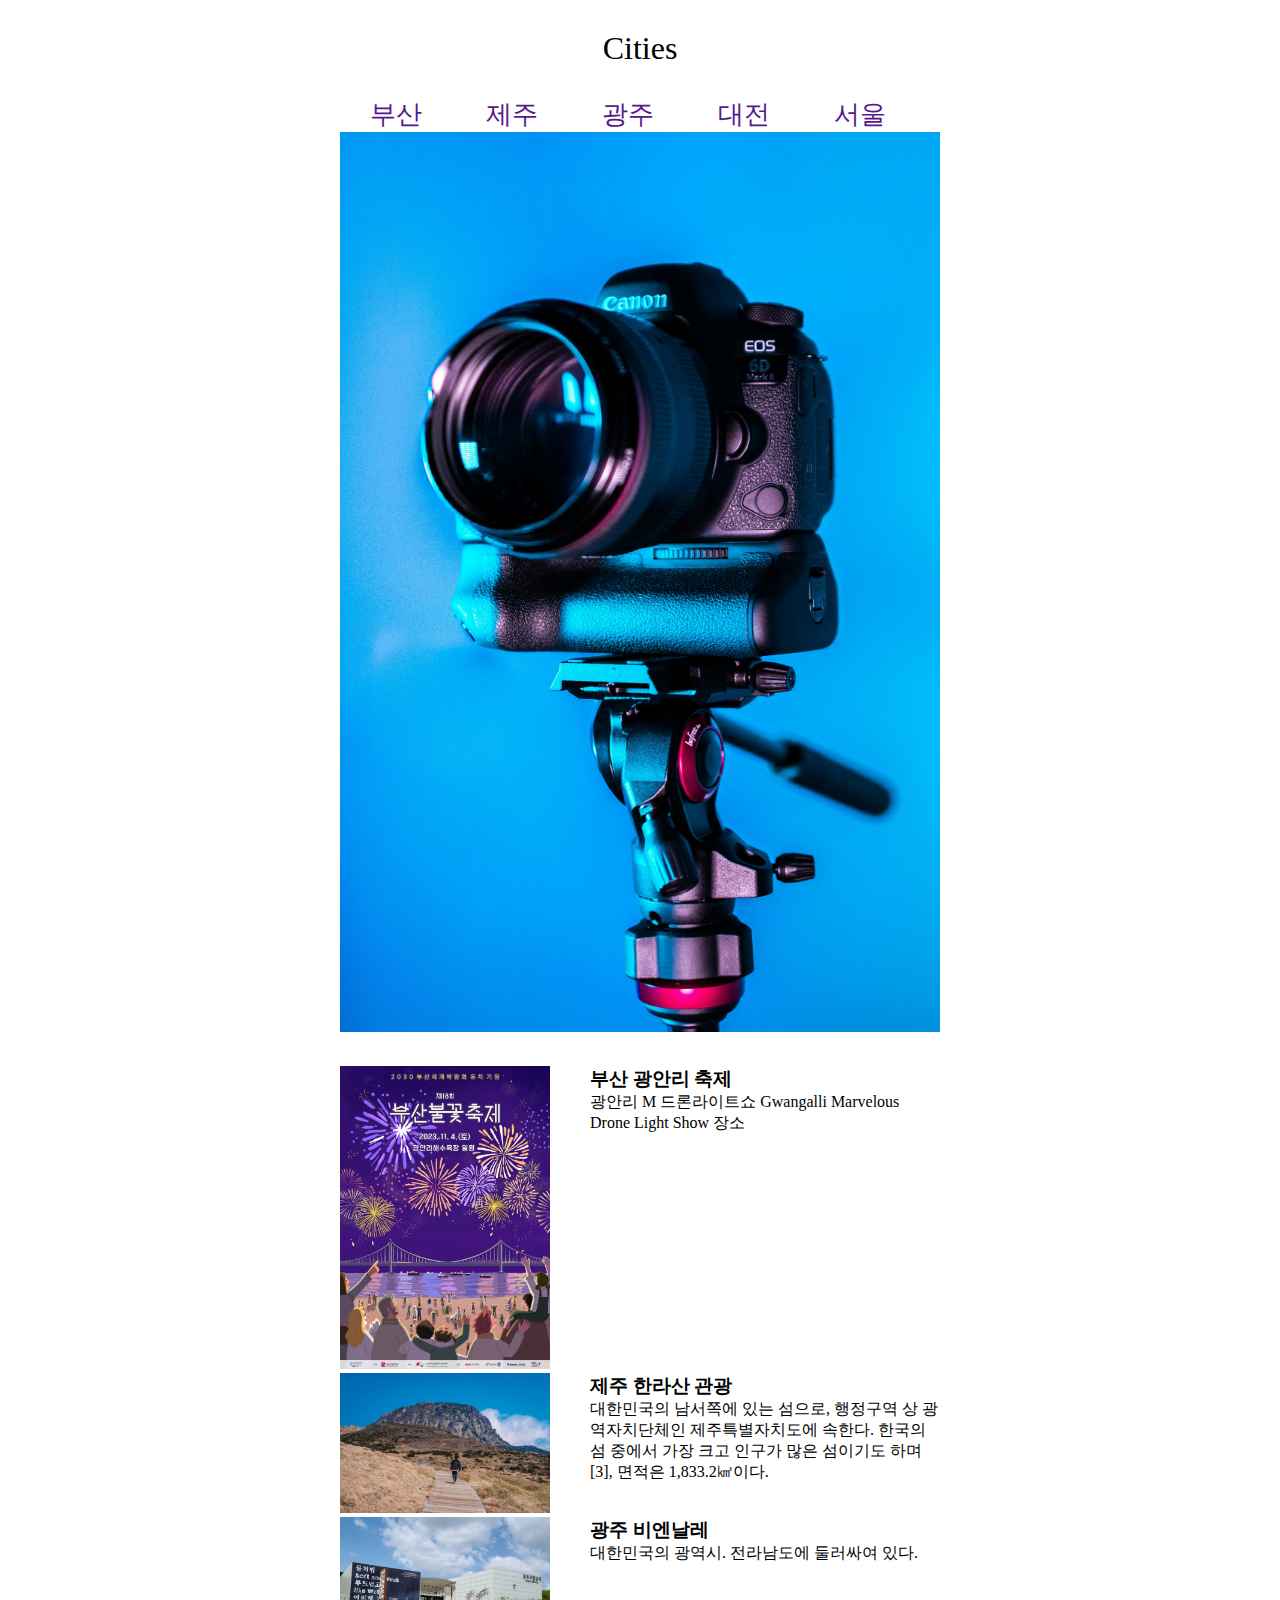
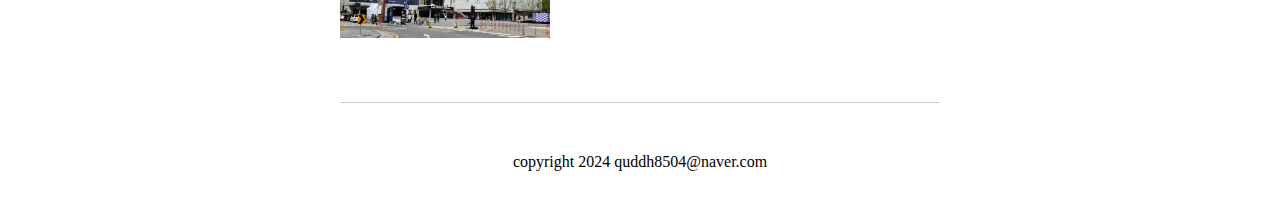
==== city/index.html @ 593936ad "init" ====
<!DOCTYPE html>
<html lang="ko">
<head>
    <meta charset="UTF-8">
    <meta name="viewport" content="width=device-width, initial-scale=1.0">
    <title>도시들</title>
<link rel="stylesheet" href="./css/main.css">
</head>
<body>
    <div class="container">
        <h1 class="title">Cities</h1>
        <ul class="nav">
            <li><a href="">부산</a></li>
            <li><a href="">제주</a></li>
            <li><a href="">광주</a></li>
            <li><a href="">대전</a></li>
            <li><a href="">서울</a></li>
        </ul>

        <div class="slide">
            <img src="./images/pexels-luis-quintero-1787235.jpg" alt="슬라이드 이미지">
        </div>


        <ul class="list">
            <li>
                <div class="photo">
                    <img src="./images/부산.png" alt="">
                    
                </div>
                <div class="text">
                    <h3>부산 광안리 축제</h3>
                    <p>광안리 M 드론라이트쇼 Gwangalli Marvelous Drone Light Show 장소</p>
                </div>
            </li>
            <li>
                <div class="photo">
                    <img src="./images/제주.jpg" alt="">
                </div>
                <div class="text">
                    <h3>제주 한라산 관광</h3>
                    <p>대한민국의 남서쪽에 있는 섬으로, 행정구역 상 광역자치단체인 제주특별자치도에 속한다. 한국의 섬 중에서 가장 크고 인구가 많은 섬이기도 하며[3], 면적은 1,833.2㎢이다.</p>
                </div>
            </li>
            <li>
                <div class="photo">
                    <img src="./images/광주.jpg" alt="">
                </div>
                <div class="text">
                    <h3>광주 비엔날레</h3>
                    <p>대한민국의 광역시. 전라남도에 둘러싸여 있다.</p>
                </div>
            </li>
        </ul>

        <div class="copyright">
            <p>copyright 2024 quddh8504@naver.com</p>
        </div>
    </div>
</body>
</html>
---- city/css/main.css ----
* {
    margin: 0;
    padding: 0;
    box-sizing: border-box;
}
ul {
    list-style: none;
}

a {
   text-decoration: none; 
}

img {
width: 100%;
}

.container {
    width: 600px;
    margin: 0 auto;
}

.title {
font: 60px;
font-weight: normal;
text-align: center;
padding-top: 30px;
padding-bottom: 30px;

}

nav {
    text-align: center;
    padding-top: 40px;
    padding-bottom: 40px;
    border-top: 1px solid #ccc;
    border-bottom: 1px solid #ccc;
    margin-bottom: 50px;
}

.nav li {

    display: inline;
}

.nav li a {
    font-size: 26px;
    padding: 30px;
}

.slide {
    margin-bottom: 30px;
}

.list {

}

.list li {
    display: flex;
}

.list li .photo {
    width: 360px;
    margin-right: 40px;
} 

.list li .text {
    width: 600px;
}

.copyright {
    padding: 50px 0 50px 0;
    text-align: center;
    border-top: 1px solid #ccc;
    margin-top: 60px;
}
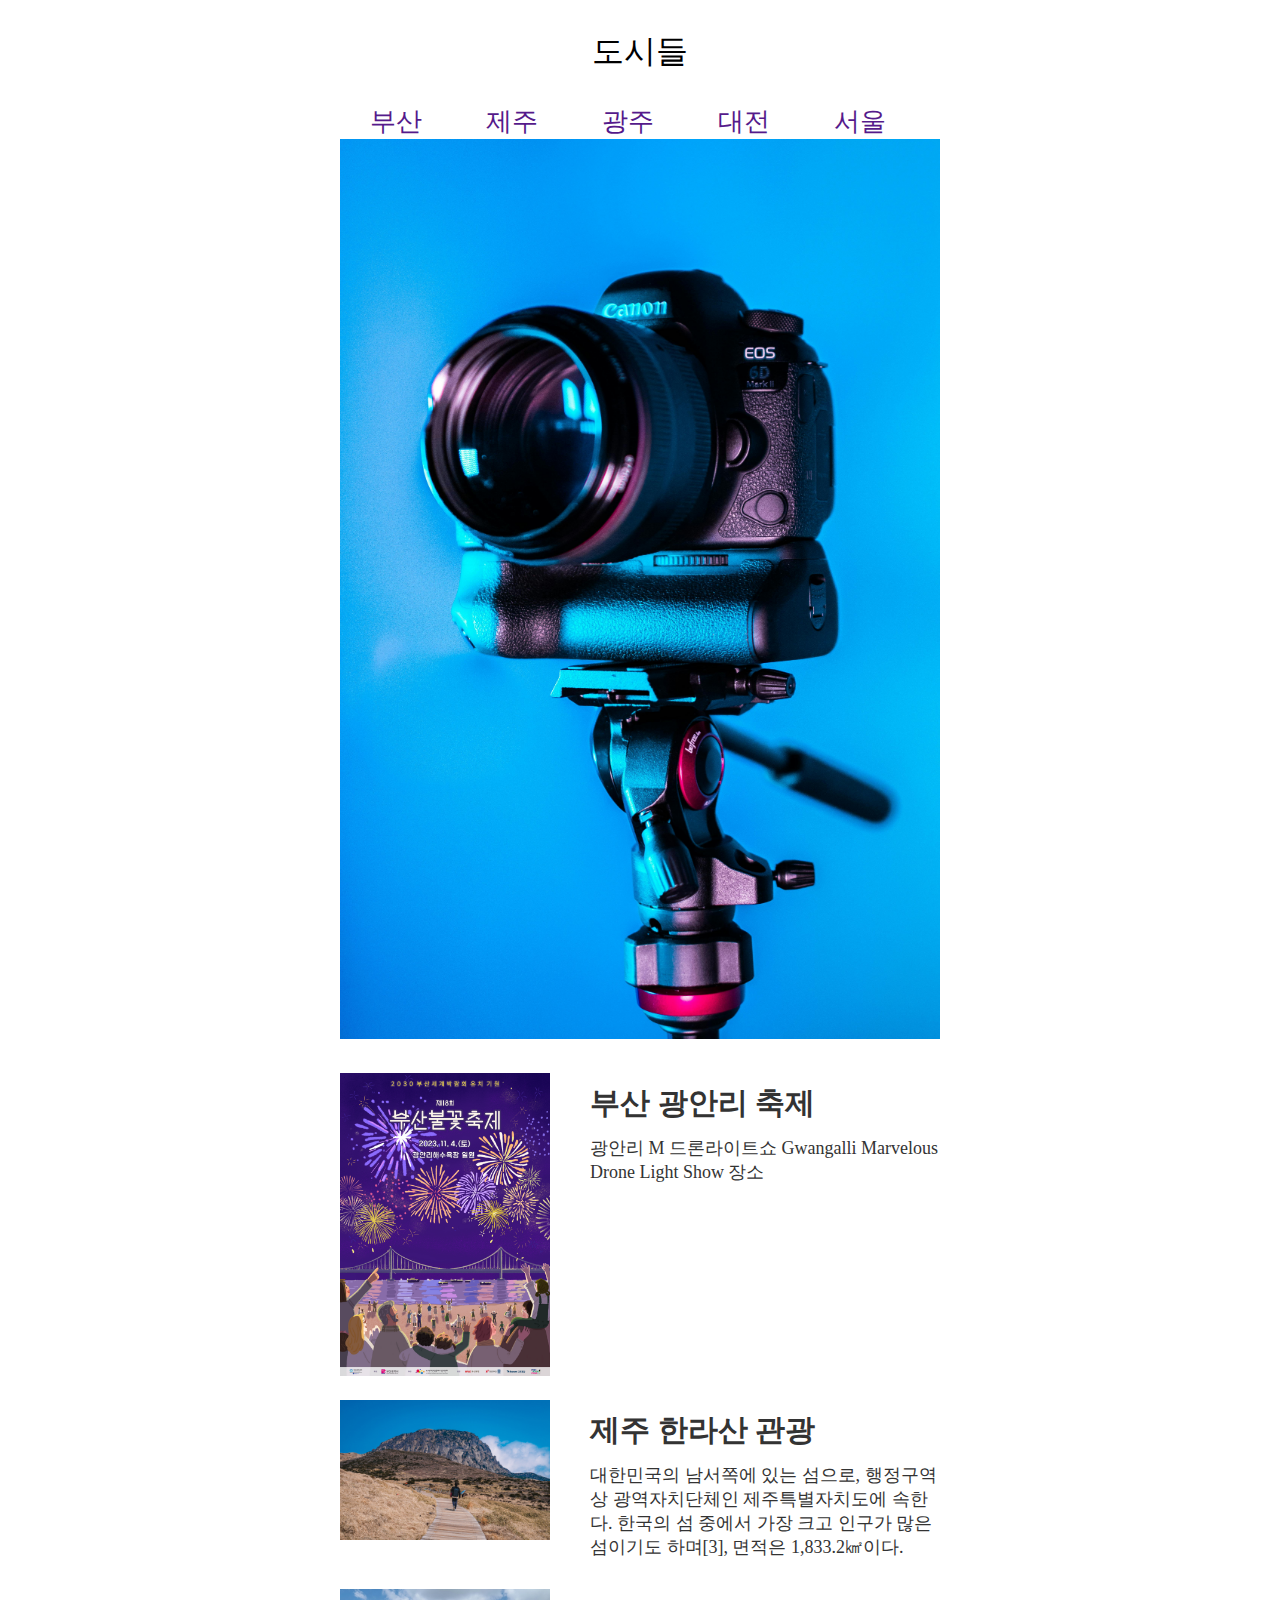
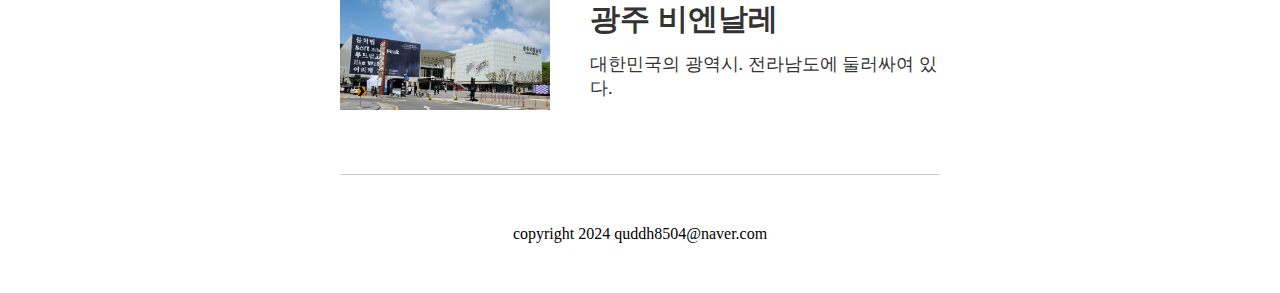
==== commit d7425ff4: "init" ====
--- a/city/index.html
+++ b/city/index.html
@@ -8,7 +8,7 @@
 </head>
 <body>
     <div class="container">
-        <h1 class="title">Cities</h1>
+        <h1 class="title">도시들</h1>
         <ul class="nav">
             <li><a href="">부산</a></li>
             <li><a href="">제주</a></li>
--- a/city/css/main.css
+++ b/city/css/main.css
@@ -58,6 +58,7 @@
 
 .list li {
     display: flex;
+    margin-bottom: 20px;
 }
 
 .list li .photo {
@@ -67,6 +68,17 @@
 
 .list li .text {
     width: 600px;
+    color: #333;
+    padding: 10px 0 10px 0;
+}
+
+.list li .text h3 {
+font-size: 30px;
+margin-bottom: 12px;
+}
+
+.list li .text p {
+    font-size: 18px;
 }
 
 .copyright {
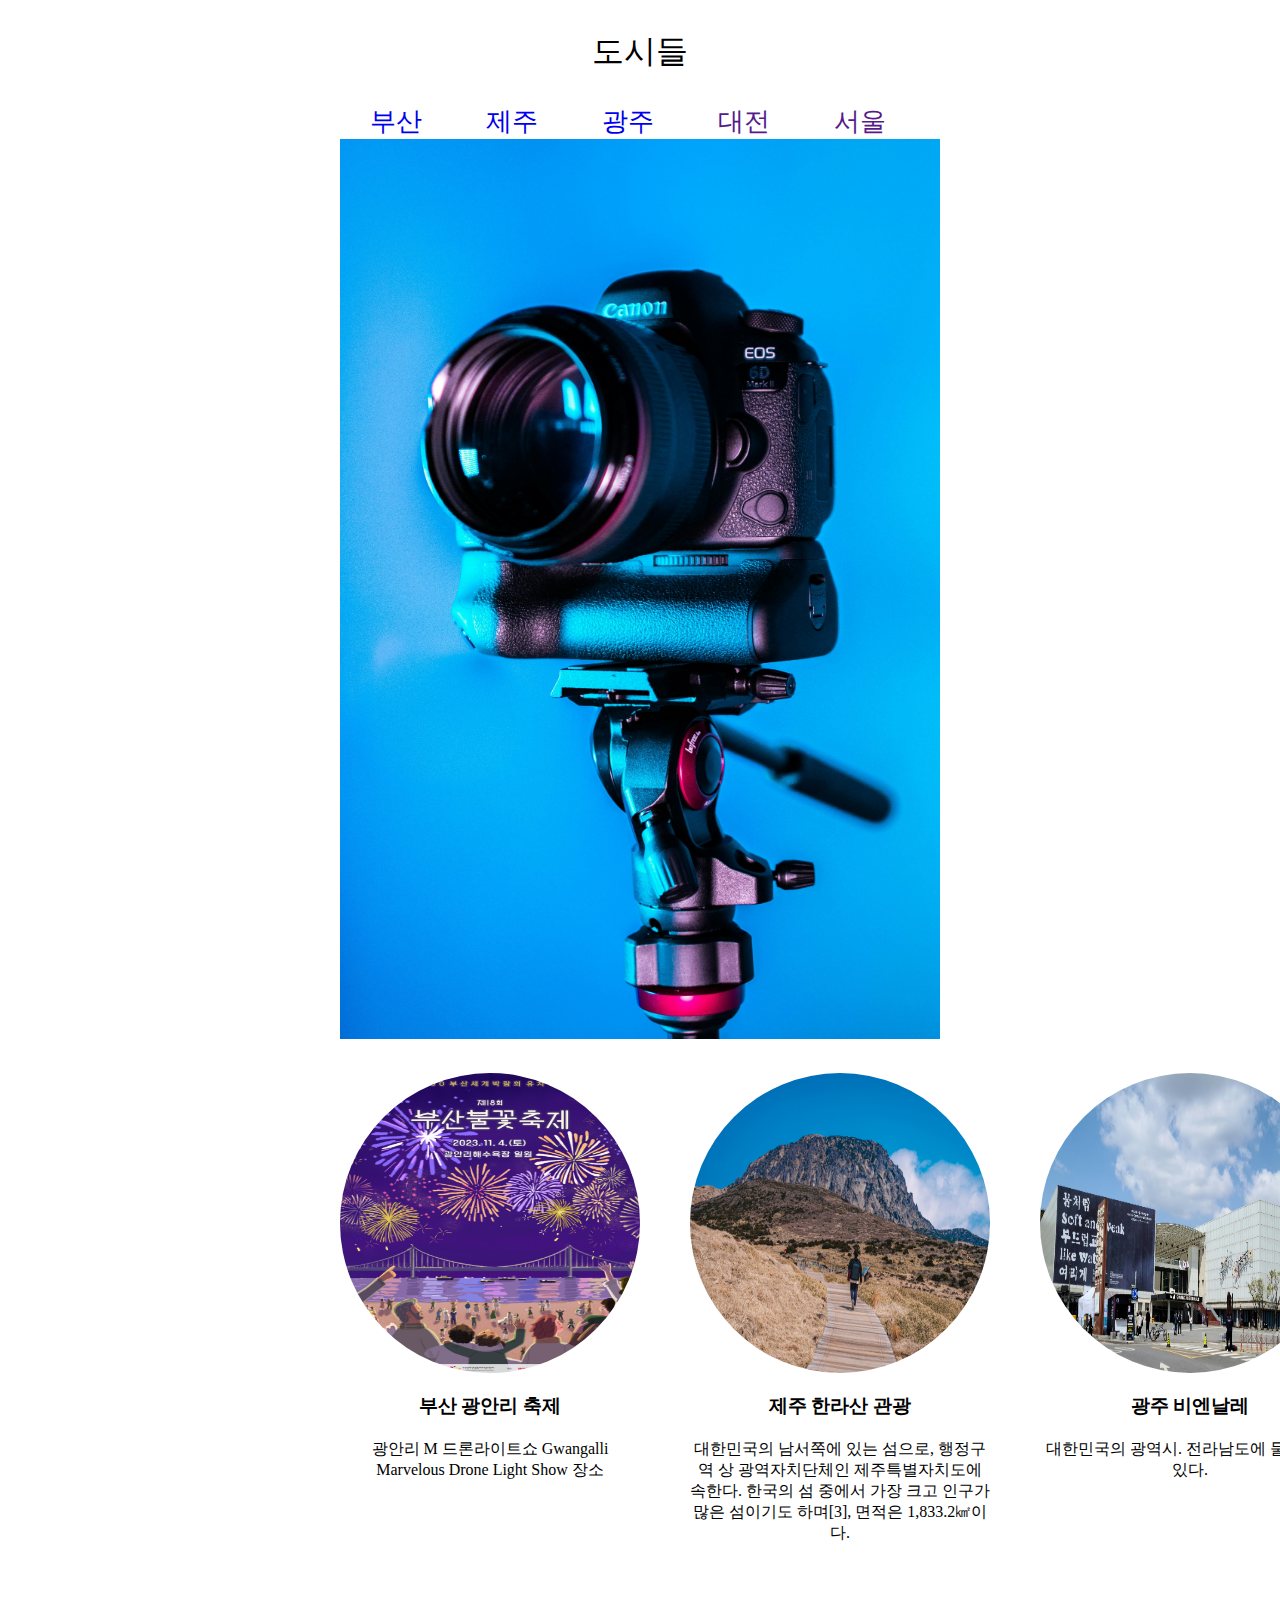
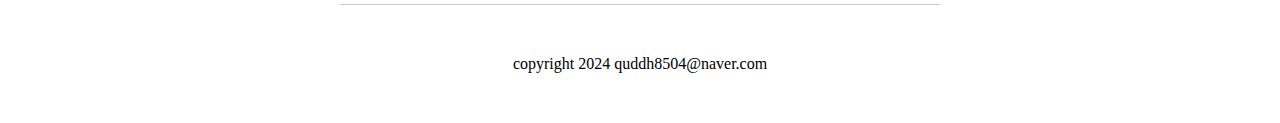
==== commit 674b9b58: "init" ====
--- a/city/index.html
+++ b/city/index.html
@@ -10,9 +10,9 @@
     <div class="container">
         <h1 class="title">도시들</h1>
         <ul class="nav">
-            <li><a href="">부산</a></li>
-            <li><a href="">제주</a></li>
-            <li><a href="">광주</a></li>
+            <li><a href="busan.html">부산</a></li>
+            <li><a href="jeju.html">제주</a></li>
+            <li><a href="gwangju.html">광주</a></li>
             <li><a href="">대전</a></li>
             <li><a href="">서울</a></li>
         </ul>
--- a/city/css/main.css
+++ b/city/css/main.css
@@ -13,6 +13,11 @@
 
 img {
 width: 100%;
+}
+
+h2 {
+    text-align: center;
+    margin-bottom: 50px;
 }
 
 .container {
@@ -53,32 +58,45 @@
 }
 
 .list {
+    display: flex;
+    gap: 50px;
 
 }
 
 .list li {
-    display: flex;
+width: 300px;
+}
+
+.list li .photo {
+    width: 300px;
+    height: 300px;
+}
+
+.list li .photo img {
+    width: 100%;
+    height: 100%;
+    border-radius: 100%;
+
+}
+
+.list li .text {
+    text-align: center;
+    margin-top: 20px;
+}
+
+.list li .text h3 {
     margin-bottom: 20px;
 }
 
-.list li .photo {
-    width: 360px;
-    margin-right: 40px;
-} 
-
-.list li .text {
-    width: 600px;
-    color: #333;
-    padding: 10px 0 10px 0;
+.city_text {
+    padding: 50px 0 50px 0;
 }
 
-.list li .text h3 {
-font-size: 30px;
-margin-bottom: 12px;
-}
+.city_text p {
+    margin-bottom: 30px;
+    font-size: 19px;
+    line-height: 1.6;
 
-.list li .text p {
-    font-size: 18px;
 }
 
 .copyright {
